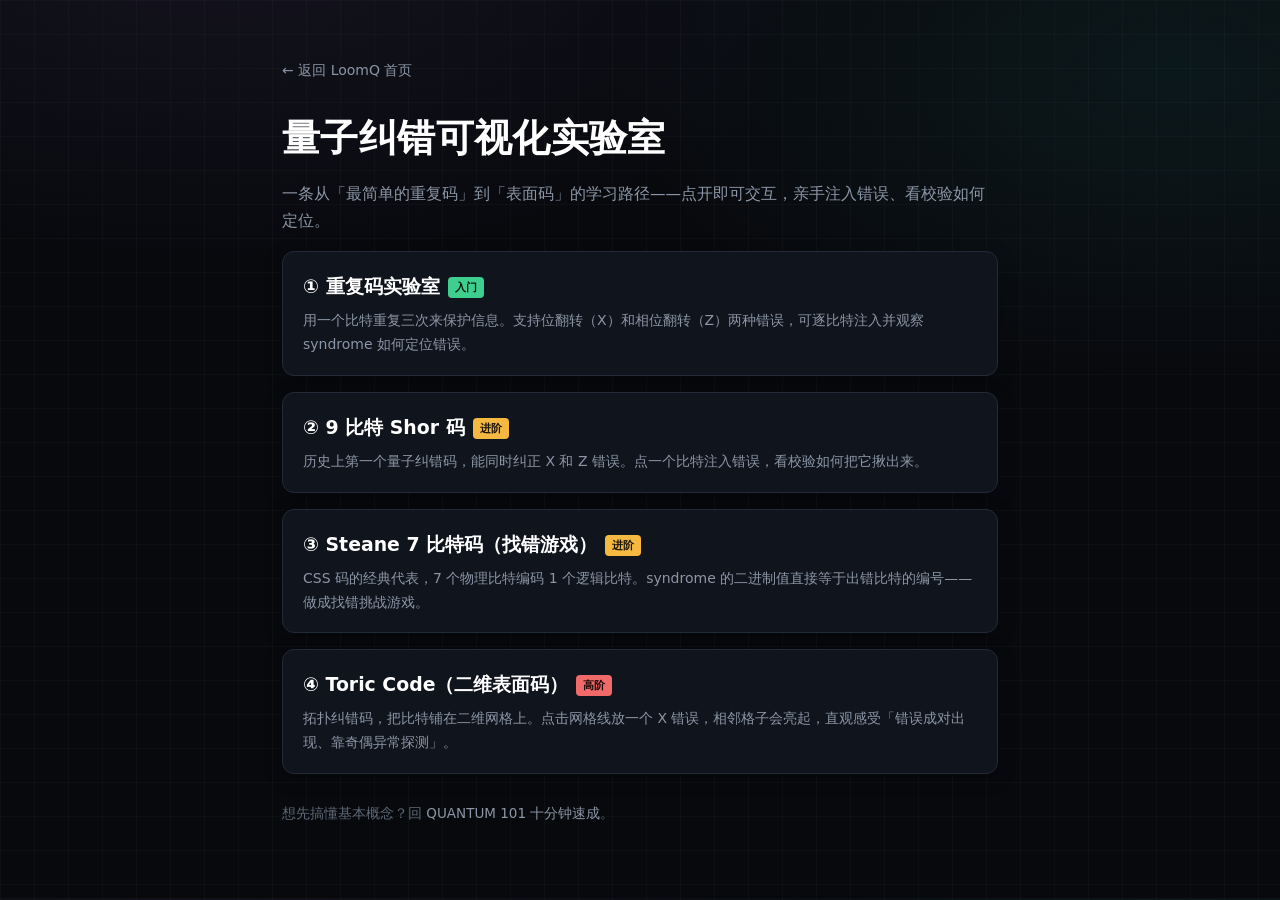
==== starter_kit/visualizations/lab.html @ 47a80ec0 "feat: fix L1/L2/L3 backends and add landing page" ====
<!doctype html>
<html lang="zh-CN">
<head>
<meta charset="utf-8">
<meta name="viewport" content="width=device-width, initial-scale=1">
<title>量子纠错可视化实验室 · LoomQ</title>
<style>
  :root{
    --bg:#08090d; --panel:#10141c; --panel2:#141925;
    --line:#222a37; --line2:#2c3646;
    --ink:#dbe2ea; --muted:#8b96a6; --faint:#5d6877;
    --cyan:#37e0d0; --violet:#9f8bff; --amber:#f5b942; --green:#3ecf8e; --red:#f06a6a;
    --mono:"SF Mono","Cascadia Code","JetBrains Mono","Consolas",monospace;
  }
  *{box-sizing:border-box;margin:0;padding:0}
  body{
    background:var(--bg); color:var(--ink); font-family:system-ui,-apple-system,"Segoe UI","Microsoft YaHei",sans-serif;
    line-height:1.75; font-size:16px; -webkit-font-smoothing:antialiased;
    background-image:
      radial-gradient(1100px 560px at 18% -8%, rgba(159,139,255,.08), transparent 60%),
      radial-gradient(950px 520px at 92% 8%, rgba(55,224,208,.07), transparent 60%),
      linear-gradient(rgba(255,255,255,.022) 1px, transparent 1px),
      linear-gradient(90deg, rgba(255,255,255,.022) 1px, transparent 1px);
    background-size:auto,auto,34px 34px,34px 34px;
  }
  a{color:var(--cyan); text-decoration:none}
  a:hover{text-decoration:underline}
  .wrap{max-width:760px; margin:0 auto; padding:56px 22px 72px}
  .back{display:inline-block; margin-bottom:22px; font-size:14px; color:var(--muted)}
  h1{font-size:clamp(26px,5vw,38px); color:#fff; font-weight:800; letter-spacing:.01em}
  .sub{color:var(--muted); margin-top:10px; font-size:15.5px}
  .step{
    background:var(--panel); border:1px solid var(--line); border-radius:12px; padding:18px 20px; margin:16px 0;
    box-shadow:0 4px 18px rgba(0,0,0,.25);
  }
  .step h2{margin:0 0 6px; font-size:1.18em; color:#fff; font-weight:700}
  .step h2 a{color:#fff}
  .step h2 a:hover{color:var(--cyan); text-decoration:none}
  .step p{margin:0; color:var(--muted); font-size:14px; line-height:1.7}
  .tag{display:inline-block; font-size:11px; color:#fff; background:#64748b; border-radius:4px; padding:1px 7px; margin-left:8px; vertical-align:middle; font-weight:600}
  .tag.easy{background:var(--green); color:#04140d}
  .tag.mid{background:var(--amber); color:#1b1304}
  .tag.hard{background:var(--red); color:#1b0707}
  .foot{margin-top:28px; color:var(--faint); font-size:13.5px}
  .foot a{color:var(--muted)}
</style>
</head>
<body>
<div class="wrap">
  <a class="back" href="index.html">← 返回 LoomQ 首页</a>

  <h1>量子纠错可视化实验室</h1>
  <p class="sub">一条从「最简单的重复码」到「表面码」的学习路径——点开即可交互，亲手注入错误、看校验如何定位。</p>

  <div class="step">
    <h2><a href="qec-lab.html">① 重复码实验室</a><span class="tag easy">入门</span></h2>
    <p>用一个比特重复三次来保护信息。支持位翻转（X）和相位翻转（Z）两种错误，可逐比特注入并观察 syndrome 如何定位错误。</p>
  </div>

  <div class="step">
    <h2><a href="shor-code.html">② 9 比特 Shor 码</a><span class="tag mid">进阶</span></h2>
    <p>历史上第一个量子纠错码，能同时纠正 X 和 Z 错误。点一个比特注入错误，看校验如何把它揪出来。</p>
  </div>

  <div class="step">
    <h2><a href="steane-code.html">③ Steane 7 比特码（找错游戏）</a><span class="tag mid">进阶</span></h2>
    <p>CSS 码的经典代表，7 个物理比特编码 1 个逻辑比特。syndrome 的二进制值直接等于出错比特的编号——做成找错挑战游戏。</p>
  </div>

  <div class="step">
    <h2><a href="toric-code.html">④ Toric Code（二维表面码）</a><span class="tag hard">高阶</span></h2>
    <p>拓扑纠错码，把比特铺在二维网格上。点击网格线放一个 X 错误，相邻格子会亮起，直观感受「错误成对出现、靠奇偶异常探测」。</p>
  </div>

  <p class="foot">想先搞懂基本概念？回 <a href="../QUANTUM_101.md">QUANTUM 101 十分钟速成</a>。</p>
</div>
</body>
</html>
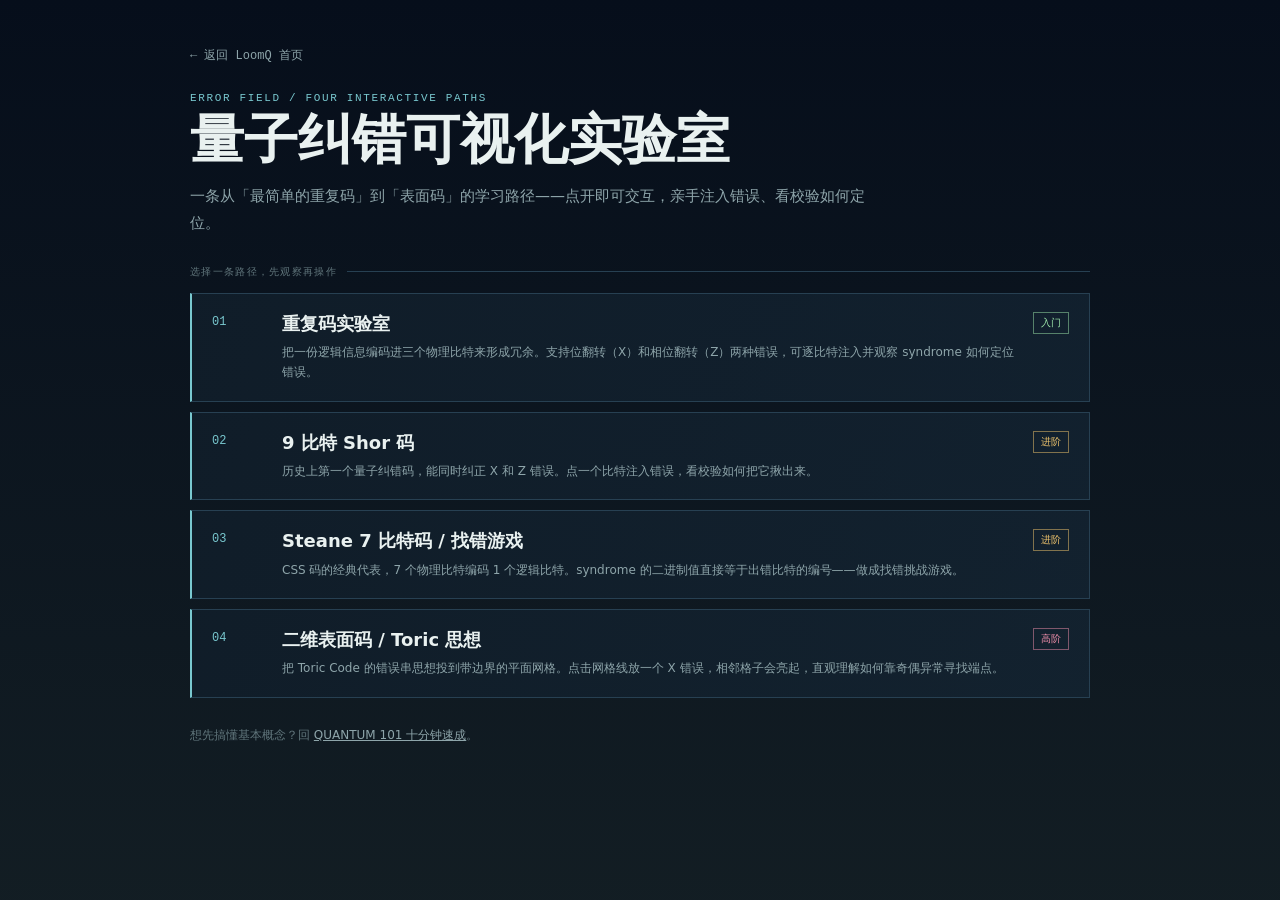
==== commit d9ea4da2: "feat: refine quantum onboarding and harden runtime" ====
--- a/starter_kit/visualizations/lab.html
+++ b/starter_kit/visualizations/lab.html
@@ -4,72 +4,67 @@
 <meta charset="utf-8">
 <meta name="viewport" content="width=device-width, initial-scale=1">
 <title>量子纠错可视化实验室 · LoomQ</title>
+<link rel="stylesheet" href="qec-games.css">
 <style>
-  :root{
-    --bg:#08090d; --panel:#10141c; --panel2:#141925;
-    --line:#222a37; --line2:#2c3646;
-    --ink:#dbe2ea; --muted:#8b96a6; --faint:#5d6877;
-    --cyan:#37e0d0; --violet:#9f8bff; --amber:#f5b942; --green:#3ecf8e; --red:#f06a6a;
-    --mono:"SF Mono","Cascadia Code","JetBrains Mono","Consolas",monospace;
-  }
-  *{box-sizing:border-box;margin:0;padding:0}
-  body{
-    background:var(--bg); color:var(--ink); font-family:system-ui,-apple-system,"Segoe UI","Microsoft YaHei",sans-serif;
-    line-height:1.75; font-size:16px; -webkit-font-smoothing:antialiased;
-    background-image:
-      radial-gradient(1100px 560px at 18% -8%, rgba(159,139,255,.08), transparent 60%),
-      radial-gradient(950px 520px at 92% 8%, rgba(55,224,208,.07), transparent 60%),
-      linear-gradient(rgba(255,255,255,.022) 1px, transparent 1px),
-      linear-gradient(90deg, rgba(255,255,255,.022) 1px, transparent 1px);
-    background-size:auto,auto,34px 34px,34px 34px;
-  }
-  a{color:var(--cyan); text-decoration:none}
-  a:hover{text-decoration:underline}
-  .wrap{max-width:760px; margin:0 auto; padding:56px 22px 72px}
-  .back{display:inline-block; margin-bottom:22px; font-size:14px; color:var(--muted)}
-  h1{font-size:clamp(26px,5vw,38px); color:#fff; font-weight:800; letter-spacing:.01em}
-  .sub{color:var(--muted); margin-top:10px; font-size:15.5px}
-  .step{
-    background:var(--panel); border:1px solid var(--line); border-radius:12px; padding:18px 20px; margin:16px 0;
-    box-shadow:0 4px 18px rgba(0,0,0,.25);
-  }
-  .step h2{margin:0 0 6px; font-size:1.18em; color:#fff; font-weight:700}
-  .step h2 a{color:#fff}
-  .step h2 a:hover{color:var(--cyan); text-decoration:none}
-  .step p{margin:0; color:var(--muted); font-size:14px; line-height:1.7}
-  .tag{display:inline-block; font-size:11px; color:#fff; background:#64748b; border-radius:4px; padding:1px 7px; margin-left:8px; vertical-align:middle; font-weight:600}
-  .tag.easy{background:var(--green); color:#04140d}
-  .tag.mid{background:var(--amber); color:#1b1304}
-  .tag.hard{background:var(--red); color:#1b0707}
-  .foot{margin-top:28px; color:var(--faint); font-size:13.5px}
-  .foot a{color:var(--muted)}
+  :root{--q-bg:#071019;--q-surface:#101d29;--q-line:#274052;--q-line-strong:#466570;--q-ink:#e9f1f0;--q-muted:#8ea5aa;--q-faint:#60757b;--q-teal:#6fe7d9;--q-accent:#79c8cf;--q-amber:#f2c66d;--q-red:#ee8eaa;--q-green:#9be4a8;--mono:"SFMono-Regular",Consolas,"Liberation Mono",monospace}
+  html{min-width:320px;background:#071019}
+  body{margin:0;min-width:320px;color:#e9f1f0;background:linear-gradient(180deg,rgba(6,14,27,.98),rgba(19,30,36,.96)),#071019;font-family:system-ui,-apple-system,"Segoe UI","Microsoft YaHei",sans-serif;line-height:1.55;-webkit-font-smoothing:antialiased}
+  .lab-index{min-height:100vh; padding:0 24px 64px}
+  .lab-index .wrap{width:min(900px,100%); margin:0 auto; padding:42px 0 0}
+  .lab-index .back{display:inline-block; margin-bottom:28px; color:var(--q-muted); font:12px var(--mono); text-decoration:none}
+  .lab-index .back:hover{color:var(--q-teal)}
+  .lab-index h1{margin:0; color:var(--q-ink); font-size:54px; line-height:1.05; font-weight:650; letter-spacing:0}
+  .lab-index .sub{max-width:680px; margin:14px 0 0; color:var(--q-muted); font-size:15px; line-height:1.8}
+  .lab-index .route{display:flex; align-items:center; gap:10px; margin:28px 0 14px; color:var(--q-faint); font:10px var(--mono); letter-spacing:.13em; text-transform:uppercase}
+  .lab-index .route:after{content:""; height:1px; flex:1; background:var(--q-line)}
+  .lab-index .step{display:grid; grid-template-columns:54px minmax(0,1fr) auto; gap:16px; align-items:start; margin:10px 0; padding:18px 20px; border:1px solid var(--q-line); border-left:2px solid var(--q-accent); background:linear-gradient(105deg,rgba(16,29,41,.96),rgba(20,37,52,.72)); transition:transform .2s ease,border-color .2s ease,background .2s ease}
+  .lab-index .step:hover{transform:translateX(5px); border-color:var(--q-teal); background:linear-gradient(105deg,rgba(22,43,49,.98),rgba(20,37,52,.82))}
+  .lab-index .step-number{color:var(--q-accent); font:12px var(--mono); padding-top:3px}
+  .lab-index .step h2{margin:0; font-size:18px; line-height:1.35; font-weight:650}
+  .lab-index .step h2 a{color:var(--q-ink); text-decoration:none}
+  .lab-index .step h2 a:hover{color:var(--q-teal)}
+  .lab-index .step p{margin:6px 0 0; color:var(--q-muted); font-size:12px; line-height:1.7}
+  .lab-index .tag{display:inline-block; padding:3px 7px; border:1px solid var(--q-line-strong); color:var(--q-muted); font:10px var(--mono); white-space:nowrap}
+  .lab-index .tag.easy{border-color:rgba(155,228,168,.5); color:var(--q-green)}
+  .lab-index .tag.mid{border-color:rgba(242,198,109,.5); color:var(--q-amber)}
+  .lab-index .tag.hard{border-color:rgba(238,142,170,.5); color:var(--q-red)}
+  .lab-index .foot{margin-top:28px; color:var(--q-faint); font-size:12px}
+  .lab-index .foot a{color:var(--q-muted)}
+  @media (max-width:620px){.lab-index{padding:0 15px 48px}.lab-index .wrap{padding-top:28px}.lab-index h1{font-size:32px}.lab-index .step{grid-template-columns:38px minmax(0,1fr);gap:10px;padding:15px}.lab-index .step .tag{grid-column:2;width:max-content}.lab-index .step-number{font-size:11px}}
 </style>
 </head>
-<body>
+<body class="lab-index">
 <div class="wrap">
   <a class="back" href="index.html">← 返回 LoomQ 首页</a>
 
+  <p class="game-kicker">ERROR FIELD / FOUR INTERACTIVE PATHS</p>
   <h1>量子纠错可视化实验室</h1>
   <p class="sub">一条从「最简单的重复码」到「表面码」的学习路径——点开即可交互，亲手注入错误、看校验如何定位。</p>
+  <div class="route">选择一条路径，先观察再操作</div>
 
   <div class="step">
-    <h2><a href="qec-lab.html">① 重复码实验室</a><span class="tag easy">入门</span></h2>
-    <p>用一个比特重复三次来保护信息。支持位翻转（X）和相位翻转（Z）两种错误，可逐比特注入并观察 syndrome 如何定位错误。</p>
+    <span class="step-number">01</span>
+    <div><h2><a href="qec-lab.html">重复码实验室</a></h2>
+    <p>把一份逻辑信息编码进三个物理比特来形成冗余。支持位翻转（X）和相位翻转（Z）两种错误，可逐比特注入并观察 syndrome 如何定位错误。</p>
+    </div><span class="tag easy">入门</span>
   </div>
 
   <div class="step">
-    <h2><a href="shor-code.html">② 9 比特 Shor 码</a><span class="tag mid">进阶</span></h2>
+    <span class="step-number">02</span><div><h2><a href="shor-code.html">9 比特 Shor 码</a></h2>
     <p>历史上第一个量子纠错码，能同时纠正 X 和 Z 错误。点一个比特注入错误，看校验如何把它揪出来。</p>
+    </div><span class="tag mid">进阶</span>
   </div>
 
   <div class="step">
-    <h2><a href="steane-code.html">③ Steane 7 比特码（找错游戏）</a><span class="tag mid">进阶</span></h2>
+    <span class="step-number">03</span><div><h2><a href="steane-code.html">Steane 7 比特码 / 找错游戏</a></h2>
     <p>CSS 码的经典代表，7 个物理比特编码 1 个逻辑比特。syndrome 的二进制值直接等于出错比特的编号——做成找错挑战游戏。</p>
+    </div><span class="tag mid">进阶</span>
   </div>
 
   <div class="step">
-    <h2><a href="toric-code.html">④ Toric Code（二维表面码）</a><span class="tag hard">高阶</span></h2>
-    <p>拓扑纠错码，把比特铺在二维网格上。点击网格线放一个 X 错误，相邻格子会亮起，直观感受「错误成对出现、靠奇偶异常探测」。</p>
+    <span class="step-number">04</span><div><h2><a href="toric-code.html">二维表面码 / Toric 思想</a></h2>
+    <p>把 Toric Code 的错误串思想投到带边界的平面网格。点击网格线放一个 X 错误，相邻格子会亮起，直观理解如何靠奇偶异常寻找端点。</p>
+    </div><span class="tag hard">高阶</span>
   </div>
 
   <p class="foot">想先搞懂基本概念？回 <a href="../QUANTUM_101.md">QUANTUM 101 十分钟速成</a>。</p>
--- a/starter_kit/visualizations/qec-games.css
+++ b/starter_kit/visualizations/qec-games.css
@@ -0,0 +1,311 @@
+:root {
+  --q-bg: #071019;
+  --q-deep: #0b1722;
+  --q-surface: #101d29;
+  --q-surface-2: #142534;
+  --q-line: #274052;
+  --q-line-strong: #466570;
+  --q-ink: #e9f1f0;
+  --q-muted: #8ea5aa;
+  --q-faint: #60757b;
+  --q-teal: #6fe7d9;
+  --q-accent: #79c8cf;
+  --q-amber: #f2c66d;
+  --q-red: #ee8eaa;
+  --q-green: #9be4a8;
+
+  /* The four visualizations started as embeddable fragments. Keep their old
+     tokens as aliases so they remain usable if another page embeds one. */
+  --card: var(--q-surface);
+  --border: var(--q-line);
+  --foreground: var(--q-ink);
+  --muted-foreground: var(--q-muted);
+  --destructive: var(--q-red);
+  --accent: var(--q-accent);
+  --viz-series-1: var(--q-teal);
+  --green: var(--q-green);
+  --mono: "SFMono-Regular", Consolas, "Liberation Mono", monospace;
+}
+
+* { box-sizing: border-box; }
+html { min-width: 320px; background: var(--q-bg); }
+body {
+  margin: 0;
+  min-width: 320px;
+  color: var(--q-ink);
+  background:
+    linear-gradient(180deg, rgba(6, 14, 27, .98), rgba(19, 30, 36, .96)),
+    var(--q-bg);
+  font-family: system-ui, -apple-system, "Segoe UI", "Microsoft YaHei", sans-serif;
+  line-height: 1.55;
+  -webkit-font-smoothing: antialiased;
+}
+
+button, select { font: inherit; }
+button { cursor: pointer; }
+button:focus-visible, select:focus-visible {
+  outline: 2px solid var(--q-amber);
+  outline-offset: 3px;
+}
+
+.game-page { min-height: 100vh; padding: 0 24px 58px; }
+.game-topbar {
+  width: min(1180px, 100%);
+  margin: 0 auto;
+  min-height: 66px;
+  display: flex;
+  align-items: center;
+  justify-content: space-between;
+  gap: 16px;
+  border-bottom: 1px solid rgba(111, 231, 217, .16);
+}
+.game-brand {
+  color: var(--q-ink);
+  font: 700 12px var(--mono);
+  letter-spacing: .12em;
+  text-decoration: none;
+}
+.game-back {
+  color: var(--q-muted);
+  font-size: 12px;
+  text-decoration: none;
+}
+.game-back:hover { color: var(--q-teal); }
+
+.game-main { width: min(1180px, 100%); margin: 0 auto; padding-top: 42px; }
+.game-hero {
+  display: flex;
+  align-items: end;
+  justify-content: space-between;
+  gap: 28px;
+  margin-bottom: 24px;
+}
+.game-kicker {
+  margin: 0 0 8px;
+  color: var(--q-accent);
+  font: 11px var(--mono);
+  letter-spacing: .15em;
+  text-transform: uppercase;
+}
+.game-hero h1 {
+  margin: 0;
+  color: var(--q-ink);
+  font-size: 43px;
+  line-height: 1.08;
+  letter-spacing: 0;
+  font-weight: 650;
+}
+.game-hero p {
+  max-width: 680px;
+  margin: 10px 0 0;
+  color: var(--q-muted);
+  font-size: 14px;
+}
+.game-progress {
+  flex: 0 0 auto;
+  min-width: 160px;
+  padding: 12px 14px;
+  border-left: 2px solid var(--q-amber);
+  color: var(--q-muted);
+  font: 11px/1.6 var(--mono);
+  text-align: right;
+}
+.game-progress strong { display: block; color: var(--q-amber); font-size: 15px; }
+
+.game-layout {
+  display: grid;
+  grid-template-columns: minmax(0, 1fr) 286px;
+  gap: 18px;
+  align-items: start;
+}
+.game-stage {
+  position: relative;
+  min-height: 510px;
+  overflow: hidden;
+  border: 1px solid var(--q-line);
+  background:
+    linear-gradient(rgba(111, 231, 217, .035) 1px, transparent 1px),
+    linear-gradient(90deg, rgba(111, 231, 217, .025) 1px, transparent 1px),
+    linear-gradient(180deg, #101d29 0%, #0c1a25 68%, #17272c 100%);
+  background-size: 42px 42px, 42px 42px, auto;
+}
+.game-stage:after {
+  content: "";
+  position: absolute;
+  inset: 0;
+  pointer-events: none;
+  background: radial-gradient(circle at 50% 38%, rgba(55, 101, 108, .18), transparent 48%);
+}
+.game-stage-head,
+.game-stage-foot {
+  position: relative;
+  z-index: 1;
+  display: flex;
+  justify-content: space-between;
+  gap: 12px;
+  padding: 16px 18px;
+}
+.game-stage-head { border-bottom: 1px solid rgba(39, 64, 82, .78); }
+.game-stage-foot { align-items: start; border-top: 1px solid rgba(39, 64, 82, .78); }
+.game-stage-head span,
+.game-stage-foot span {
+  color: var(--q-faint);
+  font: 10px var(--mono);
+  letter-spacing: .1em;
+  text-transform: uppercase;
+}
+.game-stage-head strong { color: var(--q-teal); font: 11px var(--mono); }
+.game-stage-foot span:last-child { color: var(--q-amber); text-align: right; }
+.game-canvas {
+  position: relative;
+  z-index: 1;
+  display: grid;
+  place-items: center;
+  min-height: 390px;
+  padding: 24px 30px;
+}
+.game-canvas svg { display: block; width: min(100%, 760px); height: auto; overflow: visible; }
+
+.game-panel {
+  border-left: 1px solid var(--q-line);
+  padding: 2px 0 0 18px;
+}
+.game-panel-head { padding-bottom: 15px; border-bottom: 1px solid var(--q-line); }
+.game-panel-label { color: var(--q-faint); font: 10px var(--mono); letter-spacing: .12em; text-transform: uppercase; }
+.game-panel h2 { margin: 7px 0 4px; color: var(--q-ink); font-size: 18px; }
+.game-panel-copy { margin: 0; color: var(--q-muted); font-size: 12px; line-height: 1.7; }
+.game-steps { display: grid; gap: 9px; margin: 16px 0 20px; }
+.game-step { display: grid; grid-template-columns: 24px 1fr; gap: 8px; color: var(--q-muted); font-size: 12px; }
+.game-step b {
+  display: grid;
+  place-items: center;
+  width: 22px;
+  height: 22px;
+  border: 1px solid var(--q-line-strong);
+  border-radius: 50%;
+  color: var(--q-accent);
+  font: 10px var(--mono);
+}
+.game-step strong { display: block; color: var(--q-ink); font-size: 12px; font-weight: 600; }
+.game-step small { display: block; margin-top: 1px; color: var(--q-faint); font-size: 11px; }
+.viz-controls { display: flex; flex-wrap: wrap; gap: 7px; align-items: center; margin: 0 0 12px; }
+.game-panel .viz-controls { display: grid; grid-template-columns: 1fr 1fr; }
+.game-panel .viz-controls label { grid-column: 1 / -1; }
+.form-label { color: var(--q-muted); font-size: 11px; }
+.form-select,
+.game-panel select {
+  width: 100%;
+  min-height: 38px;
+  border: 1px solid var(--q-line-strong);
+  border-radius: 3px;
+  background: #0b1823;
+  color: var(--q-ink);
+  padding: 7px 9px;
+  font-size: 12px;
+}
+.game-panel .form-select,
+.game-panel select { grid-column: 1 / -1; }
+.btn {
+  min-height: 36px;
+  border: 1px solid var(--q-line-strong);
+  border-radius: 3px;
+  background: rgba(20, 37, 52, .78);
+  color: var(--q-muted);
+  padding: 7px 10px;
+  font-size: 11px;
+  transition: background .2s ease, border-color .2s ease, color .2s ease, transform .2s ease;
+}
+.btn:hover { border-color: var(--q-teal); color: var(--q-ink); background: rgba(44, 73, 79, .84); transform: translateY(-1px); }
+.btn-primary { border-color: var(--q-teal); background: var(--q-teal); color: #06211e; font-weight: 700; }
+.btn-primary:hover { border-color: #a0f1e5; background: #a0f1e5; color: #06211e; }
+.btn-ghost { border-color: transparent; background: transparent; color: var(--q-faint); }
+.btn-ghost:hover { border-color: var(--q-line); color: var(--q-ink); background: transparent; }
+.game-panel .btn { width: 100%; }
+.game-panel .btn-primary { grid-column: 1 / -1; }
+.game-panel .btn-ghost { grid-column: 1 / -1; }
+.status {
+  min-height: 72px;
+  margin-top: 18px;
+  padding: 12px 13px;
+  border-left: 2px solid var(--q-accent);
+  background: rgba(20, 37, 52, .62);
+  color: var(--q-ink);
+  font-size: 12px;
+  line-height: 1.7;
+}
+.game-hint { margin-top: 12px; color: var(--q-faint); font: 10px/1.6 var(--mono); }
+
+/* SVG language shared by all four games. The per-game rules below only add
+   semantic emphasis for error, syndrome and selected states. */
+.game-stage svg text { font-family: var(--mono); }
+#qec-lab .qcircle,
+#shor-code .q,
+#steane-code .q { fill: #172831; stroke: #5a7679; stroke-width: 1.5; transition: fill .2s ease, stroke .2s ease, filter .2s ease; }
+#qec-lab .qcircle:hover,
+#shor-code g:hover .q,
+#steane-code g:hover .q { stroke: var(--q-teal); filter: drop-shadow(0 0 7px rgba(111, 231, 217, .35)); }
+#qec-lab .qnode,
+#shor-code .qnode,
+#steane-code .qnode,
+#toric-code .edge-node { cursor: pointer; outline: none; }
+#qec-lab .qnode:focus-visible .qcircle,
+#shor-code .qnode:focus-visible .q,
+#steane-code .qnode:focus-visible .q,
+#toric-code .edge-node:focus-visible .edge {
+  stroke: var(--q-amber);
+  stroke-width: 4;
+  filter: drop-shadow(0 0 8px rgba(242, 198, 109, .42));
+}
+#qec-lab .qcircle.err,
+#shor-code .q.err,
+#steane-code .q.err { fill: #3d2630; stroke: var(--q-red); stroke-width: 3; filter: drop-shadow(0 0 9px rgba(238, 142, 170, .28)); }
+#qec-lab .qcircle.ok { fill: #19342f; stroke: var(--q-green); stroke-width: 3; }
+#qec-lab .sycircle { fill: #172831; stroke: var(--q-accent); stroke-width: 1.5; }
+#qec-lab .conn { stroke: #49636a; stroke-width: 1.5; stroke-dasharray: 4 5; }
+#qec-lab .qstate,
+#shor-code .qstate { fill: var(--q-ink); font-size: 18px; }
+#qec-lab .qstate.one,
+#shor-code .qstate.one { fill: var(--q-teal); font-weight: 600; }
+#qec-lab .qname,
+#shor-code .qname,
+#steane-code .qname,
+#steane-code .sval,
+#toric-code .qname { fill: var(--q-muted); font-size: 11px; }
+#qec-lab .syn { fill: var(--q-ink); font-size: 16px; }
+#qec-lab .syn.hit,
+#steane-code .sval.hit { fill: var(--q-amber); font-weight: 600; }
+#qec-lab .errx,
+#shor-code .errmark,
+#steane-code .errmark,
+#toric-code .errmark { fill: var(--q-red); font-size: 18px; font-weight: 700; }
+#qec-lab .errx { opacity: 0; }
+#qec-lab .errx.show { opacity: 1; }
+#shor-code .qstate { font-size: 17px; }
+#steane-code .qstate { fill: var(--q-ink); font-size: 15px; }
+#steane-code .sbox { fill: #172831; stroke: var(--q-accent); stroke-width: 1.2; }
+#steane-code .score { color: var(--q-amber); font: 11px var(--mono); }
+#toric-code .plaq { fill: transparent; stroke: #38535c; stroke-width: 1; transition: fill .2s ease, fill-opacity .2s ease; }
+#toric-code .plaq.hit { fill: var(--q-red); fill-opacity: .24; filter: drop-shadow(0 0 8px rgba(238, 142, 170, .22)); }
+#toric-code .edge { stroke: #779095; stroke-width: 2.5; transition: stroke .2s ease, stroke-width .2s ease, filter .2s ease; }
+#toric-code g:hover .edge { stroke: var(--q-teal); stroke-width: 4; filter: drop-shadow(0 0 7px rgba(111, 231, 217, .35)); }
+#toric-code .edge.err { stroke: var(--q-red); stroke-width: 4; filter: drop-shadow(0 0 7px rgba(238, 142, 170, .28)); }
+
+@media (max-width: 860px) {
+  .game-page { padding: 0 15px 42px; }
+  .game-main { padding-top: 30px; }
+  .game-hero { align-items: start; flex-direction: column; gap: 14px; }
+  .game-hero h1 { font-size: 34px; }
+  .game-progress { width: 100%; text-align: left; }
+  .game-layout { grid-template-columns: 1fr; }
+  .game-panel { border-left: 0; border-top: 1px solid var(--q-line); padding: 20px 0 0; }
+}
+@media (max-width: 560px) {
+  .game-topbar { min-height: 56px; }
+  .game-brand { font-size: 10px; }
+  .game-back { font-size: 11px; }
+  .game-hero h1 { font-size: 30px; }
+  .game-stage { min-height: 390px; }
+  .game-canvas { min-height: 290px; padding: 18px 10px; }
+  .game-stage-head, .game-stage-foot { padding: 12px; }
+  .game-panel .viz-controls { grid-template-columns: 1fr 1fr; }
+}
